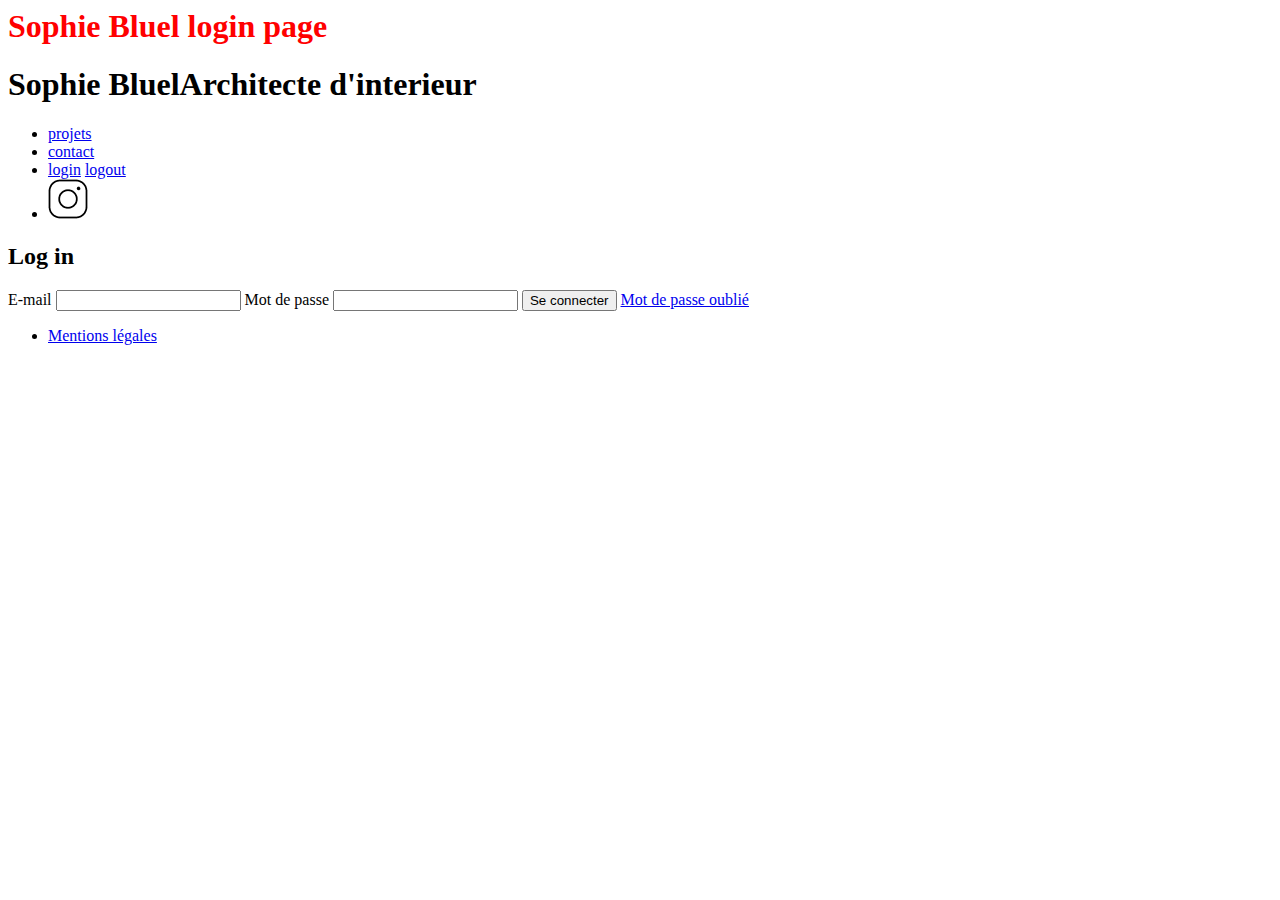
==== FrontEnd/login_sb.html @ 183bed98 "build: updated file paths for new project structure" ====
<h1 style="color: red">Sophie Bluel login page</h1>
<!DOCTYPE html>
<html lang="fr">
  <head>
    <meta charset="UTF-8" />
    <title>Sophie Bluel - Architecte d'interieur</title>
    <meta name="viewport" content="width=device-width, initial-scale=1.0" />
    <link rel="preconnect" href="https://fonts.googleapis.com" />
    <link rel="preconnect" href="https://fonts.gstatic.com" crossorigin />
    <link
      href="https://fonts.googleapis.com/css2?family=Syne:wght@700;800&family=Work+Sans:wght@300;400;500;600&display=swap"
      rel="stylesheet"
    />
    <meta name="description" content="" />
    <link rel="stylesheet" href="./assets/style.css" />
    <script src="./assets/login.js" defer></script>
  </head>

  <body>
    <header>
      <div class="nav-for-user">
        <h1>
          <span class="name-of-designer">Sophie Bluel</span
          ><span class="job-of-designer">Architecte d'interieur</span>
        </h1>
        <nav>
          <ul>
            <li><a href="index.html#portfolio">projets</a></li>
            <li><a href="index.html#contact">contact</a></li>
            <li>
              <a
                class="only-guest typography-for-login-in-user-page"
                href="login.html"
                >login</a
              >
              <a id="nav-logout" class="only-admin" href="#">logout</a>
            </li>
            <li>
              <a href="https://www.instagram.com/" target="_blank"
                ><img
                  class="insta-logo"
                  src="./assets/icons/instagram.png"
                  alt="Instagram"
              /></a>
            </li>
          </ul>
        </nav>
      </div>
    </header>
    <main>
      <section class="user-login-formulary">
        <h2>Log in</h2>
        <form id="user-login-form" method="post" action="#">
          <label
            class="space-between-label-and-input-in-user-login-formulary"
            for="email"
            >E-mail</label
          >
          <input type="email" name="email" id="email" required />
          <label
            class="space-between-label-and-input-in-user-login-formulary"
            for="password"
            >Mot de passe</label
          >
          <input type="password" name="password" id="password" required />
          <input type="submit" id="submit" value="Se connecter" />
          <a href="#">Mot de passe oublié</a>
        </form>
      </section>
    </main>
    <footer>
      <nav>
        <ul>
          <li><a href="#">Mentions légales</a></li>
        </ul>
      </nav>
    </footer>
  </body>
</html>
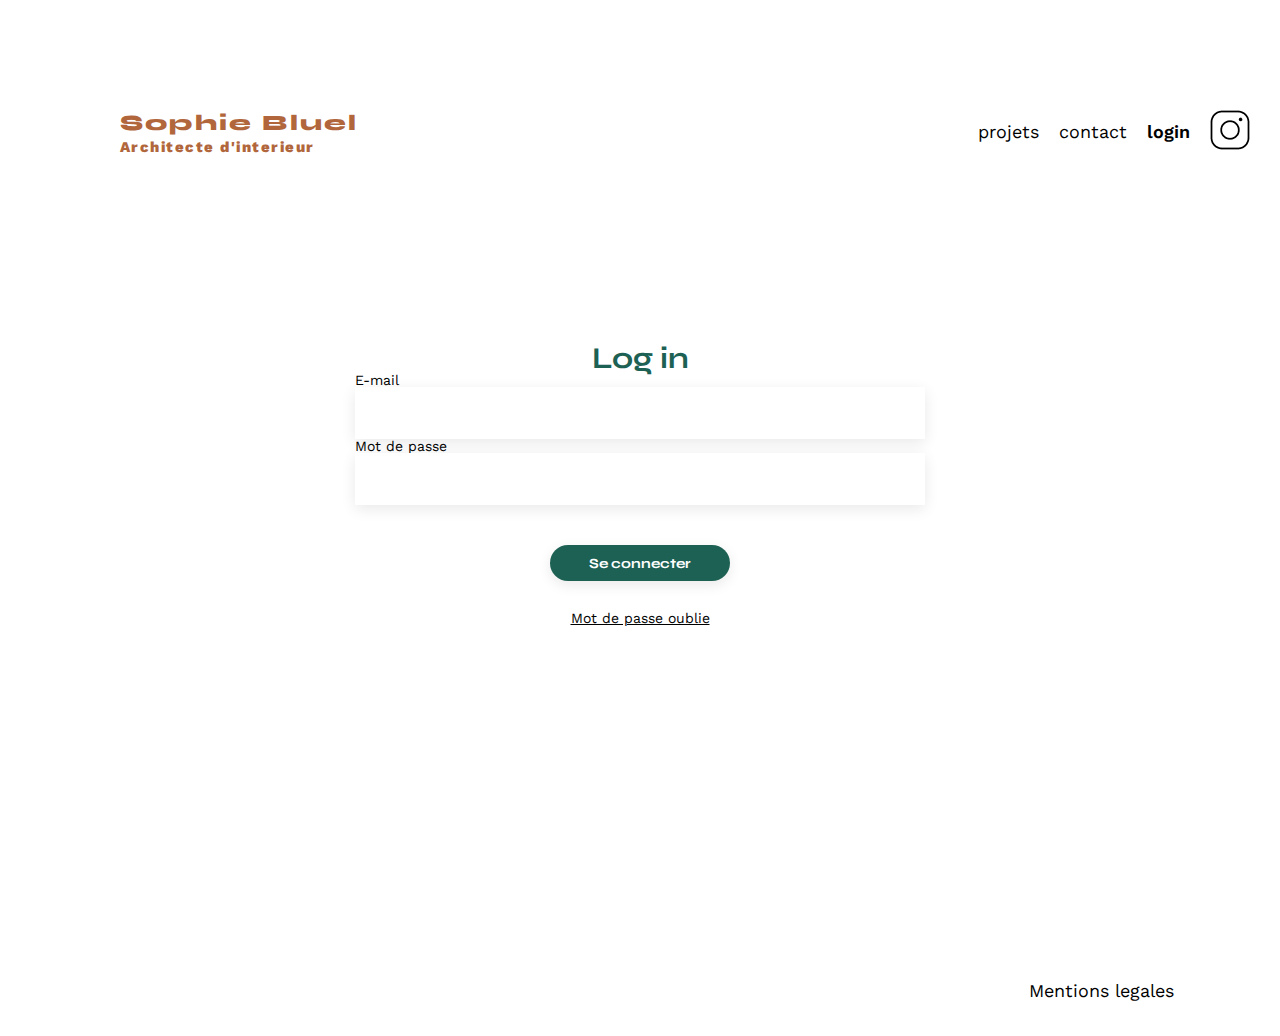
==== commit c4342c67: "feat: functional login/logout buttons and the correct appearence of the login window" ====
--- a/FrontEnd/login_sb.html
+++ b/FrontEnd/login_sb.html
@@ -1,4 +1,3 @@
-<h1 style="color: red">Sophie Bluel login page</h1>
 <!DOCTYPE html>
 <html lang="fr">
   <head>
@@ -12,8 +11,8 @@
       rel="stylesheet"
     />
     <meta name="description" content="" />
-    <link rel="stylesheet" href="./assets/style.css" />
-    <script src="./assets/login.js" defer></script>
+    <link rel="stylesheet" href="style_sb.css" />
+    <script src="script_login_sb.js" defer></script>
   </head>
 
   <body>
@@ -30,7 +29,7 @@
             <li>
               <a
                 class="only-guest typography-for-login-in-user-page"
-                href="login.html"
+                href="login_sb.html"
                 >login</a
               >
               <a id="nav-logout" class="only-admin" href="#">logout</a>
@@ -51,27 +50,23 @@
       <section class="user-login-formulary">
         <h2>Log in</h2>
         <form id="user-login-form" method="post" action="#">
-          <label
-            class="space-between-label-and-input-in-user-login-formulary"
-            for="email"
+          <label class="label-in-user-login-formulary" for="email"
             >E-mail</label
           >
           <input type="email" name="email" id="email" required />
-          <label
-            class="space-between-label-and-input-in-user-login-formulary"
-            for="password"
+          <label class="label-in-user-login-formulary" for="password"
             >Mot de passe</label
           >
           <input type="password" name="password" id="password" required />
           <input type="submit" id="submit" value="Se connecter" />
-          <a href="#">Mot de passe oublié</a>
+          <a href="#">Mot de passe oublie</a>
         </form>
       </section>
     </main>
     <footer>
       <nav>
         <ul>
-          <li><a href="#">Mentions légales</a></li>
+          <li><a href="#">Mentions legales</a></li>
         </ul>
       </nav>
     </footer>
--- a/FrontEnd/style_sb.css
+++ b/FrontEnd/style_sb.css
@@ -0,0 +1,491 @@
+/* http://meyerweb.com/eric/tools/css/reset/
+   v2.0 | 20110126
+   License: none (public domain)
+*/
+
+html,
+body,
+div,
+span,
+applet,
+object,
+iframe,
+h1,
+h2,
+h3,
+h4,
+h5,
+h6,
+p,
+blockquote,
+pre,
+a,
+abbr,
+acronym,
+address,
+big,
+cite,
+code,
+del,
+dfn,
+em,
+img,
+ins,
+kbd,
+q,
+s,
+samp,
+small,
+strike,
+strong,
+sub,
+sup,
+tt,
+var,
+b,
+u,
+i,
+center,
+dl,
+dt,
+dd,
+ol,
+ul,
+li,
+fieldset,
+form,
+label,
+legend,
+table,
+caption,
+tbody,
+tfoot,
+thead,
+tr,
+th,
+td,
+article,
+aside,
+canvas,
+details,
+embed,
+figure,
+figcaption,
+footer,
+header,
+hgroup,
+menu,
+nav,
+output,
+ruby,
+section,
+summary,
+time,
+mark,
+audio,
+video {
+  margin: 0;
+  padding: 0;
+  border: 0;
+  font-size: 100%;
+  font: inherit;
+  vertical-align: baseline;
+}
+/* HTML5 display-role reset for older browsers */
+article,
+aside,
+details,
+figcaption,
+figure,
+footer,
+header,
+hgroup,
+menu,
+nav,
+section {
+  display: block;
+}
+body {
+  line-height: 1;
+}
+ol,
+ul {
+  list-style: none;
+}
+blockquote,
+q {
+  quotes: none;
+}
+blockquote:before,
+blockquote:after,
+q:before,
+q:after {
+  content: "";
+  content: none;
+}
+table {
+  border-collapse: collapse;
+  border-spacing: 0;
+}
+
+li a:hover,
+.user-login-formulary a:hover,
+#top-bar a:hover,
+.container-only-admin a:hover,
+.update-btn:hover {
+  color: #b1663c;
+}
+/***** CSS admin mode only *****/
+
+body.connected .only-guest {
+  display: none;
+}
+
+body.connected .only-admin {
+  display: block;
+}
+/*** Top-bar ***/
+
+.top-bar-design {
+  display: flex;
+  flex-direction: row;
+  justify-content: center;
+  width: 100%;
+  height: 60px;
+  background-color: #000000;
+  display: none;
+}
+
+.top-bar-design li {
+  padding-left: 10px;
+}
+
+.top-bar-design i {
+  padding-right: 10px;
+  font-size: 16px;
+}
+
+.top-bar-design a {
+  color: #ffffff;
+}
+
+.top-bar-design .publish-btn {
+  background: #ffffff;
+  border-radius: 60px;
+  color: #000000;
+  padding: 9px 23px;
+}
+/*** CSS HEADER ***/
+.only-guest {
+  display: block;
+}
+
+.only-admin {
+  display: none;
+}
+
+.nav-for-user {
+  font-size: smaller;
+  width: 100%;
+  display: flex;
+  flex-direction: row;
+  justify-content: space-between;
+  padding: 50px 50px 0 50px;
+}
+
+h1 {
+  display: flex;
+  flex-direction: column;
+}
+
+h1 .job-of-designer {
+  font-size: 0.68em;
+  line-height: 12px;
+  letter-spacing: 0.1em;
+  margin-top: 5px;
+  color: #b1663c;
+}
+
+h1 .name-of-designer {
+  font-weight: 800;
+  font-size: 1em;
+  line-height: 26px;
+  color: #b1663c;
+  font-family: "Syne";
+}
+nav ul {
+  display: flex;
+  flex-direction: row;
+  align-items: center;
+  font-size: small;
+}
+
+nav li {
+  padding-left: 50px;
+}
+
+nav a {
+  font-size: 1.15em;
+  line-height: 19px;
+}
+
+a {
+  text-decoration: none;
+  color: black;
+}
+
+body {
+  max-width: 1140px;
+  margin: auto;
+  font-family: "Work Sans";
+  font-size: 14px;
+  padding-top: 10px;
+  padding-left: 50px;
+  padding-right: 50px;
+  padding-bottom: 10px;
+}
+header {
+  /*   display: flex; */
+  justify-content: space-between;
+  margin: 50px 0;
+}
+section {
+  margin: 50px 0;
+}
+
+h1 {
+  display: flex;
+  flex-direction: column;
+  font-family: "Syne";
+  font-size: 22px;
+  font-weight: 800;
+  color: #b1663c;
+}
+
+h1 > span {
+  font-family: "Work Sans";
+  font-size: 10px;
+  letter-spacing: 0.1em;
+}
+
+h2 {
+  font-family: "Syne";
+  font-weight: 700;
+  font-size: 30px;
+  color: #1d6154;
+}
+nav ul {
+  display: flex;
+  align-items: center;
+  list-style-type: none;
+}
+nav li {
+  padding: 0 10px;
+  font-size: 1.2em;
+}
+
+li:hover {
+  color: #b1663c;
+}
+#introduction {
+  display: flex;
+  align-items: center;
+}
+#introduction figure {
+  flex: 1;
+}
+#introduction img {
+  display: block;
+  margin: auto;
+  width: 80%;
+}
+
+#introduction article {
+  flex: 1;
+}
+#introduction h2 {
+  margin-bottom: 1em;
+}
+
+#introduction p {
+  margin-bottom: 0.5em;
+}
+#portfolio h2 {
+  text-align: center;
+  margin-bottom: 1em;
+}
+.gallery {
+  width: 100%;
+  display: grid;
+  grid-template-columns: 1fr 1fr 1fr;
+  grid-column-gap: 20px;
+  grid-row-gap: 20px;
+}
+
+.gallery img {
+  width: 100%;
+}
+#contact {
+  width: 50%;
+  margin: auto;
+}
+#contact > * {
+  text-align: center;
+}
+#contact h2 {
+  margin-bottom: 20px;
+}
+#contact form {
+  text-align: left;
+  margin-top: 30px;
+  display: flex;
+  flex-direction: column;
+}
+
+#contact input {
+  height: 50px;
+  font-size: 1.2em;
+  border: none;
+  box-shadow: 0px 4px 14px rgba(0, 0, 0, 0.09);
+}
+#contact label {
+  margin: 2em 0 1em 0;
+}
+#contact textarea {
+  border: none;
+  box-shadow: 0px 4px 14px rgba(0, 0, 0, 0.09);
+}
+
+input[type="submit"] {
+  font-family: "Syne";
+  font-weight: 700;
+  color: white;
+  background-color: #1d6154;
+  margin: 2em auto;
+  width: 180px;
+  text-align: center;
+  border-radius: 60px;
+}
+
+footer nav ul {
+  display: flex;
+  justify-content: flex-end;
+  margin: 2em;
+}
+
+.name-of-designer-and-nav-buttons {
+  display: flex;
+  flex-direction: row;
+  justify-content: space-between;
+  margin-top: 20px;
+  padding-left: 20px;
+  padding-right: 20px;
+}
+/* CSS #portfolio filters */
+
+.filters {
+  display: flex;
+  flex-direction: row;
+  justify-content: center;
+  padding: 50px 0;
+}
+
+.filters-design {
+  margin-left: 10px;
+  border: 1px solid #1d6154;
+  border-radius: 60px;
+  font-size: 1.15em;
+  color: #1d6154;
+  background-color: rgb(246, 246, 235);
+  padding: 7px 15px;
+}
+
+.filter-active {
+  color: #ffffff;
+}
+
+.filter-all {
+  padding-left: 25px;
+  padding-right: 25px;
+}
+
+button:hover {
+  cursor: pointer;
+}
+
+.filter-active {
+  background-color: #1d6154;
+}
+
+/***** CSS Login page *****/
+
+/*** CSS Login Formulary ***/
+
+.typography-for-login-in-user-page {
+  font-weight: 600;
+}
+
+.user-login-formulary form {
+  display: flex;
+  flex-direction: column;
+  text-align: left;
+}
+
+.user-login-formulary {
+  width: 50%;
+  margin: auto;
+  padding: 140px 170px 330px 170px;
+}
+
+.user-login-formulary h2 {
+  text-align: center;
+}
+
+.space-between-label-and-input-in-user-login-formulary {
+  padding-bottom: 5px;
+  padding-top: 30px;
+}
+
+.user-login-formulary input {
+  height: 50px;
+  border: none;
+  box-shadow: 0px 4px 14px rgba(0, 0, 0, 0.09);
+}
+
+.user-login-formulary input[type="submit"] {
+  margin: 40px auto 30px;
+  height: 36px;
+  display: block;
+  border: none;
+  color: #ffffff;
+  border-radius: 60px;
+  font-size: 1em;
+  padding: 10px 39px;
+  min-width: 180px;
+}
+
+.user-login-formulary a {
+  margin: auto;
+  text-decoration: underline;
+}
+
+#top-bar {
+  margin-top: -60px;
+  width: 100%;
+}
+
+.modal-gallery {
+  width: 44%;
+  height: 730px;
+  background-color: #ffffff;
+  border-radius: 10px;
+  display: none;
+}
+
+/* .container-modal-add */
+.container-modal-add {
+  display: flex;
+  flex-direction: column;
+  align-items: center;
+  padding-top: 40px;
+}
